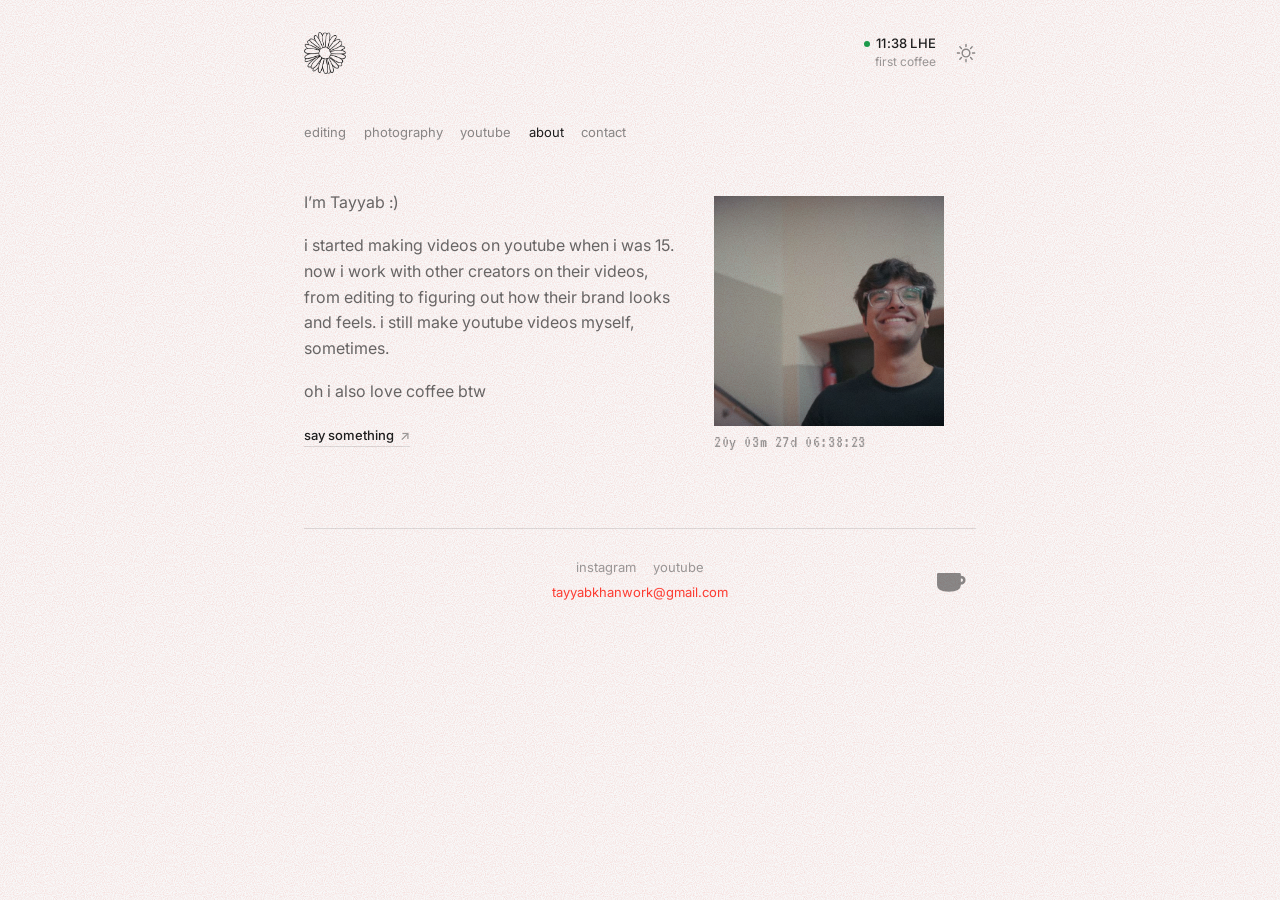
==== about/index.html @ bb60f00d "Add OpenAI, and put Lenovo's box back OpenAI from the file he supplied: a 1200x1200 JPEG, black knot" ====
<!doctype html>
<html lang="en">
<head>
<meta charset="utf-8">
<meta name="viewport" content="width=device-width,initial-scale=1">
<title>About — Tayyab Khan</title>
<meta name="description" content="I started making videos on YouTube when I was 15. Now I work with other creators on their videos.">
<meta property="og:title" content="About — Tayyab Khan">
<meta property="og:description" content="I started making videos on YouTube when I was 15. Now I work with other creators on their videos.">
<meta property="og:type" content="website">
<meta property="og:url" content="https://tayyabkhan.com/about/">
<meta property="og:image" content="https://tayyabkhan.com/assets/img/og.jpg">
<meta property="og:image:width" content="1200">
<meta property="og:image:height" content="630">
<meta name="twitter:card" content="summary_large_image">
<meta name="twitter:image" content="https://tayyabkhan.com/assets/img/og.jpg">
<link rel="canonical" href="https://tayyabkhan.com/about/">
<link rel="icon" href="/assets/img/favicon.png" type="image/png">
<link rel="alternate icon" href="/favicon.ico" sizes="any">
<link rel="preconnect" href="https://fonts.googleapis.com">
<link rel="preconnect" href="https://fonts.gstatic.com" crossorigin>
<link href="https://fonts.googleapis.com/css2?family=Inter:wght@400;500;700&family=VT323&display=swap" rel="stylesheet">
<link rel="stylesheet" href="/assets/css/site.css?v=3b658a05">
<script>try{var t=localStorage.getItem('theme');if(t)document.documentElement.setAttribute('data-theme',t)}catch(e){}</script>
</head>
<body>
<div id="grain" aria-hidden="true"></div>
<div id="grain-c" aria-hidden="true"></div>

<div class="wrap">
  <header class="site-head">
    <a class="mark" href="/" aria-label="Tayyab Khan — home"><span class="flower" aria-hidden="true"><span class="fill"></span><span class="line"></span><span class="line inked"></span></span></a>
    <div class="head-right">
      <p class="clock" id="clock"><b>—— lhe</b>lahore</p>
      <button class="tog" aria-label="switch theme" aria-pressed="false">
        <svg class="ic sun" viewBox="0 0 24 24" aria-hidden="true"><circle cx="12" cy="12" r="4.6"/><path d="M12 1.6v2.6M12 19.8v2.6M1.6 12h2.6M19.8 12h2.6M4.6 4.6l1.9 1.9M17.5 17.5l1.9 1.9M19.4 4.6l-1.9 1.9M6.5 17.5l-1.9 1.9"/></svg>
        <svg class="ic moon" viewBox="0 0 24 24" aria-hidden="true"><path d="M20.2 14.6A8.7 8.7 0 0 1 9.4 3.8a8.7 8.7 0 1 0 10.8 10.8Z"/></svg>
      </button>
    </div>
  </header>
  <nav class="site-nav" style="padding-bottom:clamp(2rem,6vw,3rem);margin-top:-1.5rem">
      <a href="/youtube-video-editing/">editing</a>
      <a href="/photography/">photography</a>
      <a href="/youtube/">youtube</a>
      <a href="/about/" aria-current="page">about</a>
      <a href="/contact/">contact</a>
  </nav>

  <div class="prose col">
    <figure class="me-block">
      <video class="me-vid" src="/assets/video/profile.mp4?v=df76b7e0" poster="/assets/video/profile-poster.jpg?v=dd1473c9"
        autoplay loop muted playsinline preload="metadata"
        disablepictureinpicture controlslist="nodownload nofullscreen noremoteplayback"
        aria-label="Tayyab Khan"></video>
      <figcaption class="age-live" id="age" title="alive for this long">&nbsp;</figcaption>
    </figure>
    <h1 class="sr-only">About Tayyab Khan</h1>

    <p>I’m Tayyab :)</p>

    <p>i started making videos on youtube when i was 15. now i work with other creators on their
    videos, from editing to figuring out how their brand looks and feels. i still make youtube
    videos myself, sometimes.</p>

    <p>oh i also love coffee btw</p>

    <p><a class="next" href="/contact/">say something <span>↗</span></a></p>
  </div>

  <footer class="site-foot">
    <div class="foot-in">
      <span class="foot-social">
        <span class="soc">
          <a href="https://www.instagram.com/tayyabkhan.me" target="_blank" rel="noopener">instagram</a>
          <a href="https://www.youtube.com/@tayyaabkhan" target="_blank" rel="noopener">youtube</a>
        </span>
        <a class="mail" href="mailto:tayyabkhanwork@gmail.com">tayyabkhanwork@gmail.com</a>
      </span>
      <span class="cup"><svg class="tk cup" width="46" height="41" viewBox="0 0 34 30" fill="none"
     stroke="currentColor" stroke-width="2" stroke-linecap="round" stroke-linejoin="round" aria-hidden="true">
  <path fill="currentColor" d="M6.2 12.6h15.6v8.2c0 2.3-2 3.7-7.8 3.7s-7.8-1.4-7.8-3.7v-8.2Z"/>
  <path d="M21.8 14.8c2.3-.4 3.5.4 3.5 2.1s-1.2 2.6-3.5 2.3"/>
  <path class="st" d="M10.6 9.4c.9-1 .9-2.2 0-3.2"/>
  <path class="st st2" d="M14 8.8c.9-1 .9-2.2 0-3.2"/>
  <path class="st st3" d="M17.2 9.6c.9-1 .9-2.2 0-3.2"/>
</svg></span>
    </div>
  </footer>
</div>

<script src="/assets/js/site.js?v=77b9b106"></script>
</body>
</html>
---- assets/css/site.css ----
/* tayyabkhan.com — white paper, grey ink, grain, doodle rules */

:root{
  --bg:#fafafa;          /* reysu's palette, measured off their site */
  --raise:#f0f0f0;
  --ink:#1a1a1a;
  --body:#666666;
  --muted:#888888;
  --faint:#9a9a9a;
  --line:#dddddd;
  --skin:#fafafa;
  --glow:rgba(20,20,20,.30);
  --grain:.055;
  --redgrain:.34;
  --grainc-blend:multiply;
  --grainc-img:url("data:image/svg+xml,%3Csvg xmlns='http://www.w3.org/2000/svg' width='150' height='150'%3E%3Cfilter id='r'%3E%3CfeTurbulence type='fractalNoise' baseFrequency='.9' numOctaves='2' stitchTiles='stitch'/%3E%3CfeColorMatrix type='matrix' values='0 0 0 0 0.86  0 0 0 0 0.12  0 0 0 0 0.09  1 0 0 0 -0.35'/%3E%3C/filter%3E%3Crect width='150' height='150' filter='url(%23r)'/%3E%3C/svg%3E");
  --track:#39393d;
  --mail:#ff3b30;
  --live:#ff3b30;
  --green:#1a9e4b;
  --sun:#f0b90b; --sun-deep:#d19405; --sun-core:#5f4218; --sun-ink:#1a1a1a;
  --pop:#c0392b;
  --col:46rem;
  --pad:clamp(1.25rem,5vw,2rem);
  --sans:Inter,system-ui,-apple-system,sans-serif;
  --mono:Inter,system-ui,-apple-system,sans-serif;
  color-scheme:light;
}
:root[data-theme="dark"]{
  --bg:#0a0a0a; --raise:#141414; --ink:#e5e5e5; --body:#e5e5e5;
  --muted:#9a9a9a; --faint:#666666; --line:#222222; --skin:#0a0a0a;
  --glow:rgba(255,255,255,.40); --grain:.075; --redgrain:.5; --pop:#e04b32; --mail:#ff453a; --live:#ff453a; --green:#30d158;
  --grainc-blend:soft-light; --grainc-img:url("data:image/svg+xml,%3Csvg xmlns='http://www.w3.org/2000/svg' width='140' height='140'%3E%3Cfilter id='c'%3E%3CfeTurbulence type='fractalNoise' baseFrequency='.95' numOctaves='2' stitchTiles='stitch'/%3E%3C/filter%3E%3Crect width='140' height='140' filter='url(%23c)'/%3E%3C/svg%3E");
  color-scheme:dark;
}
@media (prefers-color-scheme:dark){
  :root:not([data-theme="light"]){
    --bg:#0a0a0a; --raise:#141414; --ink:#e5e5e5; --body:#e5e5e5;
    --muted:#9a9a9a; --faint:#666666; --line:#222222; --skin:#0a0a0a;
    --glow:rgba(255,255,255,.40); --grain:.075; --redgrain:.5; --pop:#e04b32; --mail:#ff453a; --live:#ff453a; --green:#30d158;
    --grainc-blend:soft-light; --grainc-img:url("data:image/svg+xml,%3Csvg xmlns='http://www.w3.org/2000/svg' width='140' height='140'%3E%3Cfilter id='c'%3E%3CfeTurbulence type='fractalNoise' baseFrequency='.95' numOctaves='2' stitchTiles='stitch'/%3E%3C/filter%3E%3Crect width='140' height='140' filter='url(%23c)'/%3E%3C/svg%3E");
    color-scheme:dark;
  }
}

*,*::before,*::after{box-sizing:border-box}

/* present for search engines and screen readers, invisible on screen --
   the visible headings were removed deliberately. */
.sr-only{
  position:absolute; width:1px; height:1px; padding:0; margin:-1px;
  overflow:hidden; clip:rect(0 0 0 0); white-space:nowrap; border:0;
}
html{-webkit-text-size-adjust:100%}
body{
  margin:0; background:var(--bg); color:var(--body);
  font-family:var(--sans); font-size:15px; line-height:1.5;
  letter-spacing:normal; -webkit-font-smoothing:antialiased;
}
::selection{background:var(--ink); color:var(--bg)}
/* height:auto is the companion to max-width:100% -- without it, an image
   carrying width/height attributes keeps its attribute height while the
   width shrinks, and stretches. The homepage portrait did exactly that
   on mobile: 200x345 against a true 2:3, so 45px too tall. */
img{max-width:100%; height:auto; display:block}
a{color:inherit}

/* ---------- grain ---------- */
#grain{
  position:fixed; top:-50%; left:-50%; width:200%; height:200%;
  pointer-events:none; z-index:9999; opacity:var(--grain);
  background-image:url("data:image/svg+xml,%3Csvg xmlns='http://www.w3.org/2000/svg' width='180' height='180'%3E%3Cfilter id='n'%3E%3CfeTurbulence type='fractalNoise' baseFrequency='.82' numOctaves='4' stitchTiles='stitch'/%3E%3CfeColorMatrix type='saturate' values='0'/%3E%3C/filter%3E%3Crect width='180' height='180' filter='url(%23n)'/%3E%3C/svg%3E");
  animation:grain 900ms steps(6) infinite;
  will-change:transform;
}
#grain-c{
  position:fixed; top:-50%; left:-50%; width:200%; height:200%;
  pointer-events:none; z-index:9998;
  opacity:var(--redgrain); mix-blend-mode:var(--grainc-blend);
  background-image:var(--grainc-img);
  animation:grain 1100ms steps(5) infinite reverse;
  will-change:transform;
}

@keyframes grain{
  0%{transform:translate(0,0)} 16%{transform:translate(-3%,-4%)}
  33%{transform:translate(-5%,2%)} 50%{transform:translate(3%,-3%)}
  66%{transform:translate(-2%,4%)} 83%{transform:translate(4%,2%)}
  100%{transform:translate(0,0)}
}
@media (prefers-reduced-motion:reduce){#grain,#grain-c{animation:none}}

/* ---------- glow on hover ---------- */
.glow{transition:text-shadow .3s ease}
.glow:hover{color:var(--ink); text-shadow:0 0 14px var(--glow)}

.wrap{max-width:var(--col); margin:0 auto; padding-inline:var(--pad)}
.col{max-width:40rem}
section{padding-block:clamp(2rem,5.5vw,3.25rem)}
.mono{font-size:12px; color:var(--muted)}
.label{font-size:12px; font-weight:400; letter-spacing:1.2px; text-transform:uppercase;
  color:var(--faint); display:block; margin-bottom:1.1rem}

/* ---------- header ---------- */
.site-head{display:flex; align-items:center; gap:.7rem; padding-top:1.4rem; padding-bottom:clamp(2.5rem,7vw,4rem)}
.mark{display:flex; align-items:center; gap:.55rem; text-decoration:none; color:var(--ink)}
.mark{line-height:0}
.flower{
  position:relative; display:block; width:42px; height:42px;
  transition:transform .8s cubic-bezier(.22,.68,.28,1);
}
.flower span{
  position:absolute; inset:0;
  -webkit-mask-repeat:no-repeat; mask-repeat:no-repeat;
  -webkit-mask-position:center;  mask-position:center;
  -webkit-mask-size:contain;     mask-size:contain;
}
/* the outlines: take the page's ink colour, so they invert with the theme */
.flower .line{
  background:currentColor;
  -webkit-mask-image:url("../img/sun-line.png"); mask-image:url("../img/sun-line.png");
}
/* the colour underneath, revealed from the centre outwards on hover */
.flower .fill{
  background:radial-gradient(circle at 50% 50%,
    var(--sun-core) 0 19%, var(--sun) 22%, var(--sun) 62%, var(--sun-deep) 100%);
  -webkit-mask-image:url("../img/sun-solid.png"); mask-image:url("../img/sun-solid.png");
  clip-path:circle(0% at 50% 50%);
  transition:clip-path .75s cubic-bezier(.22,.68,.28,1);
}
/* The outline uses currentColor, so in dark mode it turns near-white --
   which looks wrong sitting on top of yellow petals. This second outline is
   the illustration's own ink, revealed by the same expanding circle as the
   fill, so the drawn look matches light mode exactly wherever the colour has
   reached. Outside the circle the theme-coloured outline still shows. */
.flower .line.inked{
  background:var(--sun-ink);
  clip-path:circle(0% at 50% 50%);
  transition:clip-path .75s cubic-bezier(.22,.68,.28,1);
}
.mark:hover .fill,.mark:focus-visible .fill,
.mark:hover .line.inked,.mark:focus-visible .line.inked{clip-path:circle(72% at 50% 50%)}
.mark:hover .flower,.mark:focus-visible .flower{transform:rotate(31deg)}
@media (max-width:600px){.flower{width:36px; height:36px}}
@media (prefers-reduced-motion:reduce){
  .flower,.flower .fill{transition:none}
}
.head-right{margin-left:auto; display:flex; align-items:center; gap:1.25rem}
.clock{font-size:12px; font-weight:400; text-align:right; line-height:1.45; color:var(--faint)}
.clock .dot{display:inline-block; width:6px; height:6px; border-radius:50%;
  background:var(--green); margin-right:.4rem; vertical-align:middle; position:relative; top:-1px;
  animation:blink 2.4s ease-in-out infinite}
@keyframes blink{0%,100%{opacity:1}50%{opacity:.18}}
.clock b{display:block; font-size:13px; font-weight:500; color:var(--ink); letter-spacing:.2px}
.tog{
  background:none; border:0; padding:0; cursor:pointer; line-height:0;
  position:relative; width:20px; height:20px; color:var(--muted);
  -webkit-tap-highlight-color:transparent;
}
.tog:hover{color:var(--ink)}
.tog .ic{
  position:absolute; inset:0; width:20px; height:20px;
  fill:none; stroke:currentColor; stroke-width:1.7; stroke-linecap:round; stroke-linejoin:round;
  transition:opacity .3s ease, transform .45s cubic-bezier(.2,.7,.3,1);
}
.tog .moon{fill:currentColor; stroke:none}
/* the icon shown is the mode you are in: sun = light, moon = dark */
.tog[aria-pressed="false"] .moon{opacity:0; transform:rotate(-70deg) scale(.6)}
.tog[aria-pressed="true"]  .sun {opacity:0; transform:rotate(70deg)  scale(.6)}
.tog[aria-pressed="false"] .sun {opacity:1; transform:none}
.tog[aria-pressed="true"]  .moon{opacity:1; transform:none}

.site-nav{display:flex; gap:1.1rem; align-items:center; flex-wrap:wrap}
.site-nav a{font-size:13px; text-decoration:none; color:var(--muted)}
.site-nav a[aria-current="page"]{color:var(--ink)}
@media (max-width:600px){
  .site-head{padding-top:1.5rem; padding-bottom:2rem; gap:.75rem}
  .site-nav{margin-left:0; width:100%; gap:.95rem}
  .site-nav a{font-size:13px}
}

/* ---------- hero ---------- */
.hero{display:grid; grid-template-columns:1fr 230px; gap:clamp(1.5rem,5vw,3rem); align-items:start}
.hero .me img{border-radius:2px}
.hero .me figcaption{font-size:11px; color:var(--faint); margin-top:.6rem}
h1{font-size:28px; font-weight:700; color:var(--ink); letter-spacing:-.7px; line-height:1.15; margin:0 0 .9rem}
.bio{margin:0; max-width:46ch; font-size:16px; line-height:1.6}
.bio a{color:var(--ink); text-decoration:none; border-bottom:1px solid var(--line)}
.bio a:hover{border-bottom-color:var(--muted); text-shadow:0 0 14px var(--glow)}
@media (max-width:620px){
  .hero{grid-template-columns:1fr; gap:1.75rem}
  .hero .me{max-width:200px}
}

/* ---------- index ---------- */
.rows{display:grid}
.row{display:flex; flex-direction:column; align-items:flex-start; gap:.3rem; padding:.85rem 0; text-decoration:none;
  border-bottom:1px solid var(--line)}
.row:first-child{border-top:1px solid var(--line)}
.rows.plain .row{border:0}
.row .n{font-size:16px; font-weight:500; letter-spacing:-.4px; color:var(--body); transition:text-shadow .3s}
.row .d{font-size:13px; color:var(--faint)}
.row:hover .n{color:var(--ink); text-shadow:0 0 14px var(--glow)}
.row:hover .d{color:var(--muted)}

/* ---------- prose ---------- */
.prose p{margin:0 0 1.1rem; font-size:16px; line-height:1.6}
.prose p:last-child{margin-bottom:0}
.prose strong{color:var(--ink); font-weight:500}
.prose a{color:var(--ink); text-decoration:none; border-bottom:1px solid var(--line)}
.prose a:hover{border-bottom-color:var(--muted); text-shadow:0 0 14px var(--glow)}
.prose h2{font-size:16px; font-weight:700; color:var(--ink); letter-spacing:-.4px; margin:2.1rem 0 .75rem}
.prose h2:first-child{margin-top:0}
#age{font-variant-numeric:tabular-nums; white-space:nowrap}
.pull{color:var(--ink); margin:1.6rem 0; padding-left:1rem; border-left:1px solid var(--line); font-size:16px; line-height:1.6}

/* ---------- brands ---------- */
.brands{display:flex; align-items:center; gap:2.1rem; flex-wrap:wrap}
.brands img{height:24px; width:auto; opacity:.42; filter:grayscale(1) contrast(1.05);
  mix-blend-mode:multiply; transition:opacity .25s}
:root[data-theme="dark"] .logo{filter:brightness(1.06)}
:root[data-theme="dark"] .brands img{filter:grayscale(1) invert(1); mix-blend-mode:screen}
@media (prefers-color-scheme:dark){:root:not([data-theme="light"]) .logo{filter:brightness(1.06)}}
@media (prefers-color-scheme:dark){:root:not([data-theme="light"]) .brands img{filter:grayscale(1) invert(1); mix-blend-mode:screen}}
.brands img:hover{opacity:.85}
.b-anthropic{height:27px!important} .b-openai{height:28px!important} .b-notion{height:32px!important} .b-cokestudio{height:76px!important}

/* ---------- channels ---------- */
.chan{display:flex; justify-content:space-between; align-items:baseline; gap:1rem;
  padding:.7rem 0; text-decoration:none; border-bottom:1px solid var(--line)}
.chan:first-of-type{border-top:1px solid var(--line)}
.chan .n{font-size:15px; font-weight:500; transition:text-shadow .3s}
.chan:hover .n{color:var(--ink); text-shadow:0 0 14px var(--glow)}
.chan .s{font-size:11px; color:var(--faint); white-space:nowrap}

/* ---------- videos ---------- */
.vids{display:grid; grid-template-columns:repeat(auto-fill,minmax(190px,1fr)); gap:1.1rem}
.vid{text-decoration:none; display:block}
.vid .t{aspect-ratio:16/9; overflow:hidden; border-radius:2px; background:var(--raise); margin-bottom:.55rem; position:relative}
.vid .t img{width:100%; height:100%; object-fit:cover; transition:transform .6s cubic-bezier(.2,.7,.3,1)}
.vid:hover .t img{transform:scale(1.03)}
.vid h3{font-size:13px; font-weight:500; line-height:1.4; margin:0 0 .2rem; color:var(--body);
  display:-webkit-box; -webkit-line-clamp:2; -webkit-box-orient:vertical; overflow:hidden;
  transition:text-shadow .3s}
.vid:hover h3{color:var(--ink); text-shadow:0 0 14px var(--glow)}
.vid .m{font-size:11px; color:var(--faint)}
/* work grouped by channel */
.work + .work{margin-top:2.25rem}
.ch-head{display:flex; align-items:baseline; gap:.7rem; text-decoration:none; margin-bottom:.9rem}
.ch-head .n{font-size:14px; font-weight:500; letter-spacing:-.3px; color:var(--ink);
  transition:text-shadow .3s; white-space:nowrap}
.ch-head:hover .n{text-shadow:0 0 14px var(--glow)}
.ch-head .rule{flex:1; height:1px; background:var(--line); transform:translateY(-4px)}
.ch-head .c{font-size:11px; color:var(--faint); white-space:nowrap}

/* contact button — breathes on its own */
.cta-wrap{padding-block:clamp(2.5rem,7vw,4rem); display:flex; justify-content:center}
.cta{
  display:inline-block; text-decoration:none; border-radius:2px;
  padding:.85rem 2.2rem; font-size:14px; font-weight:500; letter-spacing:.2px;
  color:#fff; border:1px solid var(--mail); background:var(--mail);
  animation:breathe 4.5s ease-in-out infinite;
  transition:color .25s, background .25s, border-color .25s;
}
@keyframes breathe{
  0%,100%{box-shadow:0 0 0 rgba(255,59,48,0), inset 0 0 0 rgba(255,59,48,0)}
  50%{box-shadow:0 0 22px rgba(255,59,48,.32), inset 0 0 12px rgba(255,59,48,.10)}
}
.cta:hover{background:transparent; color:var(--mail); animation-play-state:paused}

/* live subscriber count */
#subs{display:flex; align-items:baseline; gap:.6rem; margin:0; font-size:13px; color:var(--faint)}
#subs .num{font-family:"VT323",ui-monospace,monospace; font-size:46px; font-weight:400;
  letter-spacing:.02em; color:var(--ink); line-height:.85; font-variant-numeric:tabular-nums}
#subs .lbl{font-size:12px}
#subs .pulse{
  width:7px; height:7px; border-radius:50%; background:var(--live); flex:none;
  align-self:center; box-shadow:0 0 0 0 var(--live); animation:pulse 1.8s ease-out infinite;
}
#subs[data-live="false"] .pulse{opacity:.9}
@keyframes pulse{
  0%{box-shadow:0 0 0 0 var(--live); opacity:1}
  70%{box-shadow:0 0 0 7px rgba(255,59,48,0); opacity:.85}
  100%{box-shadow:0 0 0 0 rgba(255,59,48,0); opacity:1}
}

.embed{aspect-ratio:16/9; width:100%; border:0; border-radius:2px; background:var(--raise)}


/* ---------- client reviews ---------- */
.reviews{display:grid; grid-template-columns:repeat(3,1fr); gap:clamp(1rem,2.5vw,1.6rem)}
@media (max-width:760px){.reviews{grid-template-columns:1fr; max-width:22rem}}
.rev{margin:0}
/* the quote and the live transcript share one box, so nothing shifts when
   a video starts: the quote fades out, the spoken line fades in. */
.says{position:relative; min-height:calc(15px * 1.5 * 3); margin-bottom:.9rem}
.rev blockquote,.rev .live{
  position:absolute; inset:0; margin:0;
  font-size:15px; line-height:1.5; letter-spacing:-.2px;
  transition:opacity .35s ease;
}
.rev blockquote{color:var(--ink); opacity:1}
.rev .live{color:var(--muted); opacity:0}
.rev.playing blockquote{opacity:0}
.rev.playing .live{opacity:1; color:var(--ink)}
/* words arrive as they are spoken: unsaid words sit back, said words step up */
.rev .live w{display:inline; opacity:.28; transition:opacity .09s linear, color .09s linear}
.rev .live w.said{opacity:1}
/* the concrete claims -- numbers -- carry the weight, so they get the accent */
.rev .live w.num.said{color:var(--mail); font-weight:500}
@media (max-width:760px){.says{min-height:calc(15px * 1.5 * 4)}}
.rev blockquote::before{content:"\201C"}
.rev blockquote::after{content:"\201D"}
.player{
  position:relative; aspect-ratio:9/16; overflow:hidden; border-radius:2px;
  background:var(--raise); cursor:pointer;
}
.player img,.player video{width:100%; height:100%; object-fit:cover; display:block}
.player img{transition:transform .6s cubic-bezier(.2,.7,.3,1), filter .3s}
.player:hover img{transform:scale(1.03); filter:brightness(1.06)}
.play{
  position:absolute; left:50%; top:50%; transform:translate(-50%,-50%);
  width:52px; height:52px; border-radius:50%; border:0; cursor:pointer;
  background:rgba(12,12,12,.55); backdrop-filter:blur(6px);
  display:grid; place-items:center; padding:0;
  transition:background .25s, transform .25s cubic-bezier(.2,.7,.3,1);
}
.play svg{width:22px; height:22px; fill:#fff; margin-left:2px}
.player:hover .play{background:var(--mail); transform:translate(-50%,-50%) scale(1.06)}
.rev figcaption{
  margin-top:.7rem; font-size:13px; color:var(--body);
  display:flex; flex-wrap:wrap; gap:.5rem; align-items:baseline;
}
.rev figcaption span{font-size:11px; color:var(--faint)}
.player video{background:#000}

/* our own controls: a hairline and one button. no fullscreen, no PiP. */
.player video::-webkit-media-controls{display:none !important}
.vctl{
  position:absolute; left:0; right:0; bottom:0; z-index:3;
  display:flex; align-items:center; gap:.6rem; padding:.6rem .7rem;
  background:linear-gradient(to top, rgba(0,0,0,.55), rgba(0,0,0,0));
  opacity:0; transition:opacity .25s;
}
.player:hover .vctl,.player.paused .vctl{opacity:1}
.pp{
  width:26px; height:26px; flex:none; border:0; padding:0; cursor:pointer;
  background:none; display:grid; place-items:center;
}
.pp svg{width:15px; height:15px; fill:#fff}
.bar{position:relative; flex:1; height:2px; background:rgba(255,255,255,.28); cursor:pointer}
.bar i{position:absolute; inset:0 auto 0 0; width:0; background:var(--mail); display:block}
.vtime{font-size:10px; color:rgba(255,255,255,.75); font-variant-numeric:tabular-nums; flex:none}

/* ---------- photography ---------- */
/* first row: a real grid so the four align top and bottom.
   all four are 2:3 portraits, so object-fit crops nothing. */
.gallery-row{
  display:grid; grid-template-columns:repeat(4,1fr); gap:.5rem; margin-bottom:.5rem;
  width:min(62rem, calc(100vw - 2 * var(--pad)));
  position:relative; left:50%; transform:translateX(-50%);
}
.gallery-row .shot{margin:0}
.gallery-row .shot img{width:100%; height:100%; aspect-ratio:2/3; object-fit:cover}
@media (max-width:1000px){.gallery-row{grid-template-columns:repeat(2,1fr)}}

.gallery{
  columns:4; column-gap:.5rem;
  /* break out of the 46rem text column so the photos can be bigger,
     while the intro above keeps the narrow measure */
  width:min(62rem, calc(100vw - 2 * var(--pad)));
  position:relative; left:50%; transform:translateX(-50%);
}
@media (max-width:1000px){.gallery{columns:3}}
@media (max-width:700px){.gallery{columns:2}}
.shot{display:block; margin-bottom:.5rem; break-inside:avoid; cursor:zoom-in}
.shot img{width:100%; transition:opacity .35s}
.shot:hover img{opacity:.88}
#lb{position:fixed; inset:0; z-index:10000; background:rgba(8,8,8,.985); display:none;
  align-items:center; justify-content:center; padding:clamp(1rem,4vw,3rem)}
#lb.on{display:flex}
#lb img{max-width:100%; max-height:86vh; object-fit:contain}
#lb .ctl{position:absolute; font-size:11px; color:#8a8a84; background:none; border:0; cursor:pointer; padding:.75rem}
#lb .ctl:hover{color:#fff}
#lb .x{top:1rem; right:1rem} #lb .p{left:1rem; top:50%} #lb .n{right:1rem; top:50%}

/* ---------- form ---------- */
.form{display:grid; gap:1.1rem; max-width:34rem}
.f2{display:grid; grid-template-columns:1fr 1fr; gap:1.1rem}
@media (max-width:520px){.f2{grid-template-columns:1fr}}
.field label{font-size:11px; color:var(--faint); display:block; margin-bottom:.45rem}
.field input,.field select,.field textarea{
  width:100%; background:transparent; border:0; border-bottom:1px solid var(--line); border-radius:0;
  color:var(--ink); font-family:var(--sans); font-size:15px; padding:.45rem 0; transition:border-color .2s}
.field textarea{resize:vertical; min-height:5.5rem; line-height:1.6}
.field input:focus,.field select:focus,.field textarea:focus{outline:0; border-bottom-color:var(--ink)}
.field select{-webkit-appearance:none; appearance:none; cursor:pointer}
.submit{justify-self:start; background:none; border:1px solid var(--line); border-radius:2px; cursor:pointer;
  color:var(--ink); font-size:13px; font-weight:500;
  padding:.55rem 1.1rem; transition:border-color .2s,text-shadow .3s}
.submit:hover{border-color:var(--muted); text-shadow:0 0 14px var(--glow)}
.submit[disabled]{opacity:.4; cursor:wait}
.form-msg{font-size:13px; color:var(--muted); min-height:1.2em; margin:0}
.form-msg a{color:var(--ink)}
.or{margin:.35rem 0 0; font-size:13px; color:var(--faint)}
.or a{color:var(--muted); text-decoration:none; border-bottom:1px solid var(--line)}
.or a:hover{color:var(--mail); border-bottom-color:var(--mail)}

/* ---------- footer ---------- */
.site-foot{margin-top:clamp(3rem,9vw,5rem); border-top:1px solid var(--line)}
.foot-in{display:grid; grid-template-columns:1fr auto 1fr; align-items:center; gap:1.25rem;
  padding:1.75rem 0 3rem}
.soc a{font-size:13px; color:var(--faint); text-decoration:none; transition:text-shadow .3s}
.soc a:hover{color:var(--ink); text-shadow:0 0 14px var(--glow)}
.foot-social{grid-column:2; justify-self:center; display:flex; flex-direction:column;
  align-items:center; gap:.35rem; text-align:center}
.soc{display:flex; gap:1.1rem}
.mail{font-size:13px; color:var(--mail); text-decoration:none; transition:opacity .2s}
.mail:hover{opacity:.75}
.cup{grid-column:3; justify-self:end}
@media (max-width:640px){
  .foot-in{grid-template-columns:1fr; justify-items:center; gap:1.5rem; text-align:center}
  .foot-social,.cup{grid-column:1; justify-self:center}
}

/* ---------- the doodles ---------- */
.tk{overflow:visible; color:var(--ink); flex:none}
.tk.cup{color:var(--muted)}   /* must come after .tk or the ink colour wins */
.st{opacity:0; animation:steam 4s ease-out infinite}
.st2{animation-delay:1.33s} .st3{animation-delay:2.66s}
@keyframes steam{0%{opacity:0;transform:translate(0,0) scale(.7)}
  20%{opacity:.85} 100%{opacity:0;transform:translate(-1.5px,-7px) scale(1.3)}}

.next{display:inline-flex; align-items:baseline; gap:.35rem; text-decoration:none; font-size:13px; font-weight:500; color:var(--ink)}
.next span{color:var(--faint); transition:transform .2s}
.next:hover{text-shadow:0 0 14px var(--glow)}
.next:hover span{transform:translate(2px,-2px)}
figure{margin:0}
figcaption{font-size:11px; color:var(--faint); margin-top:.5rem}
@media (prefers-reduced-motion:reduce){*{animation:none!important}}

/* ---------- the square on /about ---------- */
/* a video that should read as a photograph: no chrome, no caption, no
   hover state. it floats so the opening lines sit beside it and the rest
   of the page reclaims the full measure underneath. */
/* the square and the age counter travel together, floated as one block so
   the opening lines sit beside them and the rest reclaims the full measure. */
.me-block{float:right; width:230px; margin:.35rem 0 1.2rem 2rem}
.me-vid{
  display:block; width:230px; height:230px; object-fit:cover;
  background:var(--raise);
}
/* a VHS-ish readout: VT323 is a CRT terminal face, and it is the only place
   on the site that is not Inter. grey, never white -- it is a detail, not a line. */
.age-live{
  margin:.45rem 0 0; font-family:'VT323',ui-monospace,monospace;
  font-size:18px; line-height:1; letter-spacing:.6px;
  color:var(--faint); font-variant-numeric:tabular-nums;
}
@media (max-width:600px){
  .me-block{float:none; width:100%; margin:0 0 1.6rem}
  .me-vid{width:100%; height:auto; aspect-ratio:1/1}
}

/* ---------- the fable on the footer rule (homepage) ---------- */
/* the tortoise crosses the line; the hare oversleeps and gets removed.
   inert unless a .fable element is present, so other pages ignore it. */
.site-foot{position:relative}
.fable{position:absolute; left:0; right:0; top:0; height:0;
  max-width:var(--col); margin:0 auto; padding-inline:var(--pad); pointer-events:none}
.pin{position:absolute; left:0; bottom:0; line-height:0; display:block;
  color:var(--ink); opacity:.5; transition:opacity .3s ease}
.fable:hover .pin{opacity:.85}
.pin svg{display:block}
.flag-end{left:auto; right:40px}
.hare{pointer-events:auto; cursor:pointer}
.zzz{transition:opacity .4s ease; bottom:17px}
.zzz svg{position:absolute; bottom:0; left:0; opacity:0;
  animation:drift 3.2s ease-out infinite}
.zzz svg:nth-child(2){animation-delay:1.05s}
.zzz svg:nth-child(3){animation-delay:2.1s}
@keyframes drift{
  0%  {opacity:0; transform:translate(0,-100%)}
  20% {opacity:.9}
  100%{opacity:0; transform:translate(10px,-300%)}
}
@media (prefers-reduced-motion:reduce){.zzz svg{animation:none; opacity:.7}}
/* ==========================================================================
   touch targets
   The type on this site is deliberately small, so rather than enlarging
   anything, the TAP AREA is grown behind it with an invisible ::after. The
   design is untouched; a 20px link simply gains a 44px reach. All of it is
   scoped to touch pointers, so a mouse still gets the original hit boxes.
   ========================================================================== */
@media (hover:none), (pointer:coarse){

  /* the one thing that cannot be faked: iOS zooms the page when it focuses
     an input under 16px, and the layout does not always come back. */
  .field input,.field select,.field textarea{font-size:16px; padding:.78rem 0}

  .submit{min-height:44px; padding-inline:1.3rem}

  /* height-only reach for inline links -- widening them would let adjacent
     targets overlap and steal each other's taps */
  .site-nav a, .soc a, .mail, .next, .or a, .ch-head{position:relative}
  .site-nav a::after, .soc a::after, .mail::after, .next::after, .or a::after,
  .ch-head::after{
    content:''; position:absolute; left:0; right:0; top:50%;
    height:44px; transform:translateY(-50%);
  }
  /* when the nav wraps (320px and below) the two lines' 44px reaches would
     overlap by a pixel, so a tap near the boundary hits the wrong link.
     measured: 1.5rem left them 43px apart; this clears it. */
  .site-nav{row-gap:1.75rem}

  /* square controls: reach out in both directions from the centre.
     .play and .hare are already absolutely positioned -- forcing relative
     on them tore them out of place, so only .pp needs establishing here. */
  .pp{position:relative}
  .mark::after, .tog::after, .pp::after, .hare::after{
    content:''; position:absolute; left:50%; top:50%;
    width:44px; height:44px; min-width:44px; transform:translate(-50%,-50%);
  }

  /* the scrubber is 2px tall; the bar stays 2px, the reach does not */
  .bar{position:relative}
  .bar::after{content:''; position:absolute; left:0; right:0; top:50%;
    height:28px; transform:translateY(-50%)}

  #lb .ctl{min-width:44px; min-height:44px; padding:1rem}
}
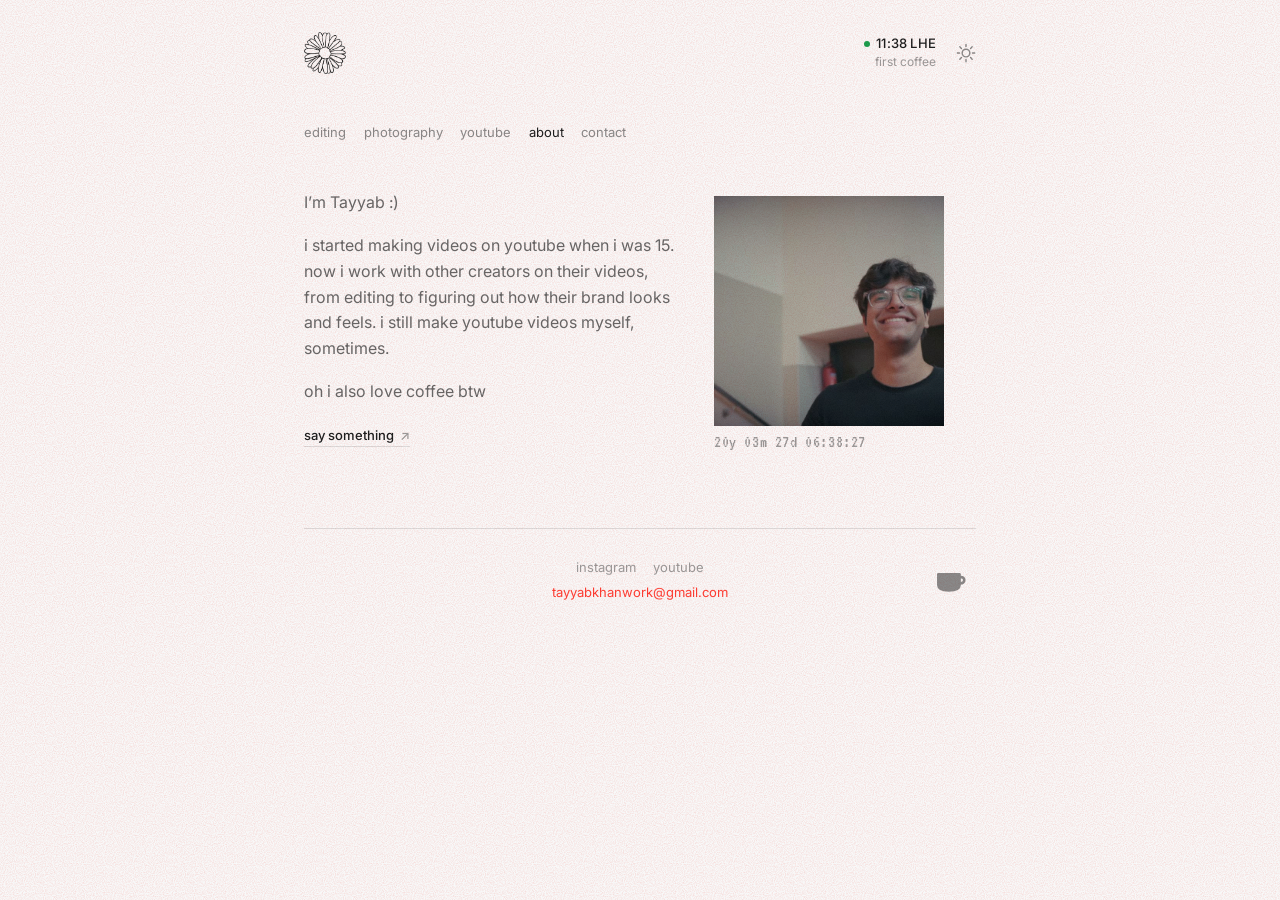
==== commit 315bebcf: "The clock never says he is asleep Between midnight and five it read "should be asleep", sitting dire" ====
--- a/about/index.html
+++ b/about/index.html
@@ -88,6 +88,6 @@
   </footer>
 </div>
 
-<script src="/assets/js/site.js?v=77b9b106"></script>
+<script src="/assets/js/site.js?v=8589e385"></script>
 </body>
 </html>
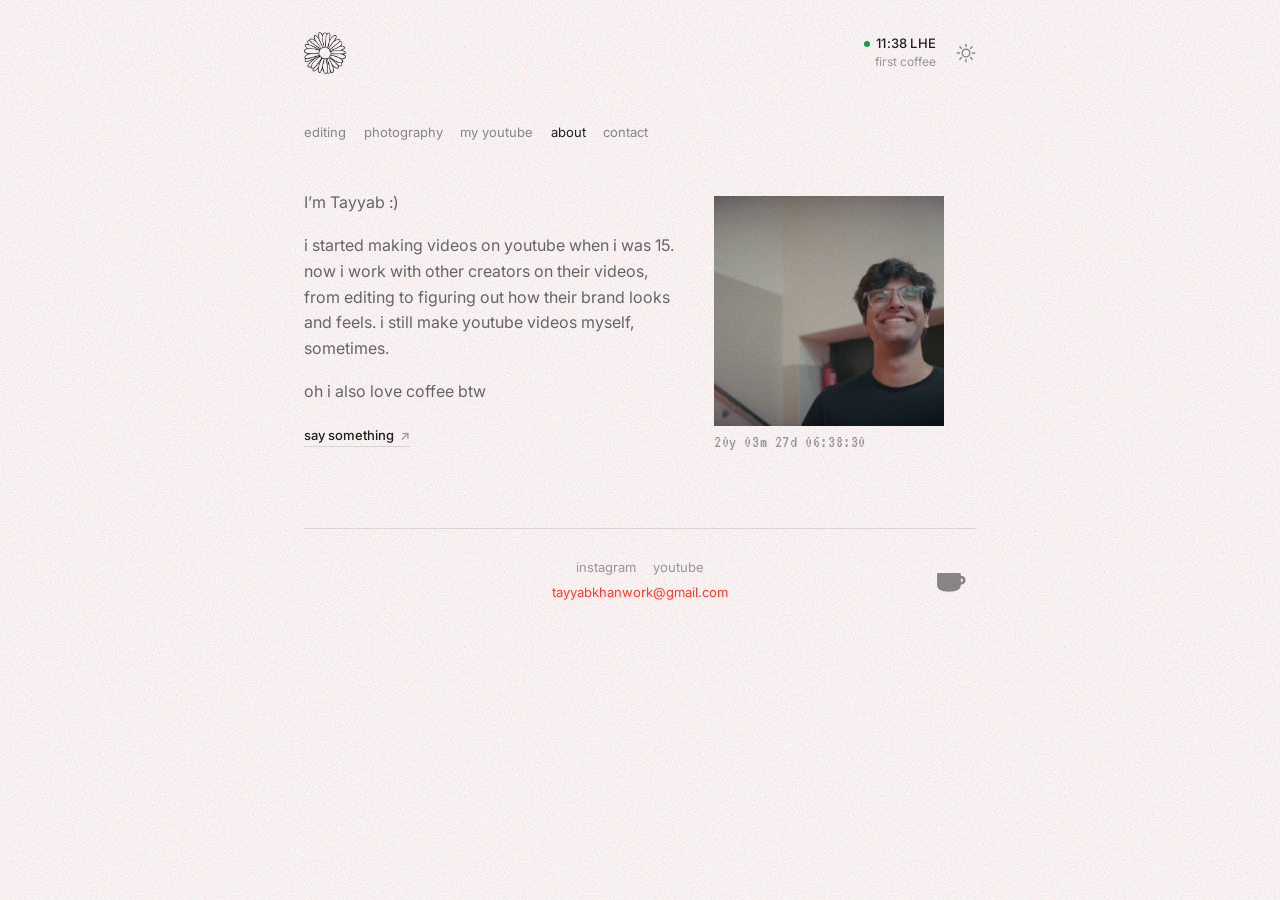
==== commit 0378c246: ""my youtube" in the nav and on the homepage The page is his own channel, but sitting in a nav beside" ====
--- a/about/index.html
+++ b/about/index.html
@@ -41,7 +41,7 @@
   <nav class="site-nav" style="padding-bottom:clamp(2rem,6vw,3rem);margin-top:-1.5rem">
       <a href="/youtube-video-editing/">editing</a>
       <a href="/photography/">photography</a>
-      <a href="/youtube/">youtube</a>
+      <a href="/youtube/">my youtube</a>
       <a href="/about/" aria-current="page">about</a>
       <a href="/contact/">contact</a>
   </nav>
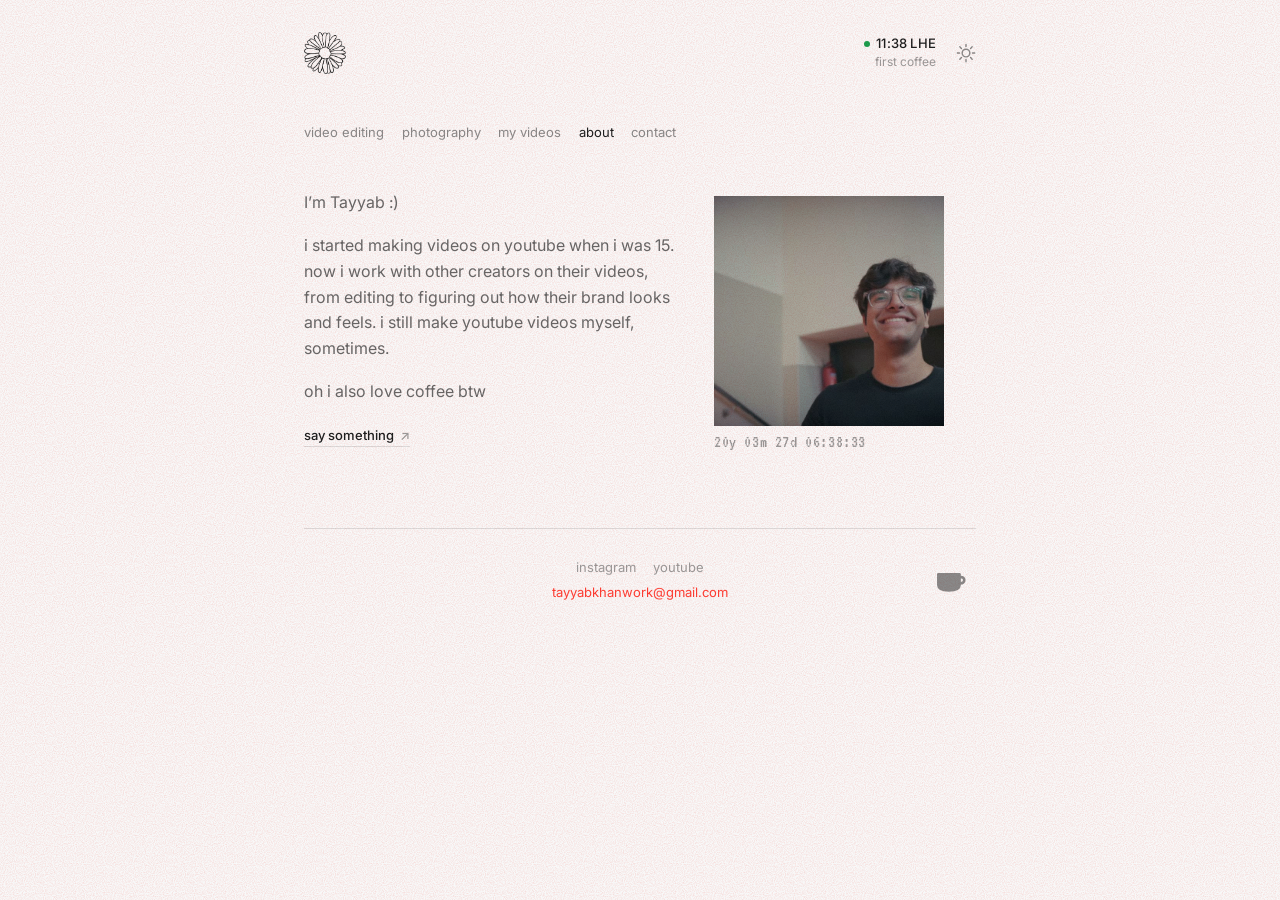
==== commit 67cba84f: ""video editing" and "my videos" Renames two of the five sections, in the homepage rows and in the na" ====
--- a/about/index.html
+++ b/about/index.html
@@ -39,9 +39,9 @@
     </div>
   </header>
   <nav class="site-nav" style="padding-bottom:clamp(2rem,6vw,3rem);margin-top:-1.5rem">
-      <a href="/youtube-video-editing/">editing</a>
+      <a href="/youtube-video-editing/">video editing</a>
       <a href="/photography/">photography</a>
-      <a href="/youtube/">my youtube</a>
+      <a href="/youtube/">my videos</a>
       <a href="/about/" aria-current="page">about</a>
       <a href="/contact/">contact</a>
   </nav>
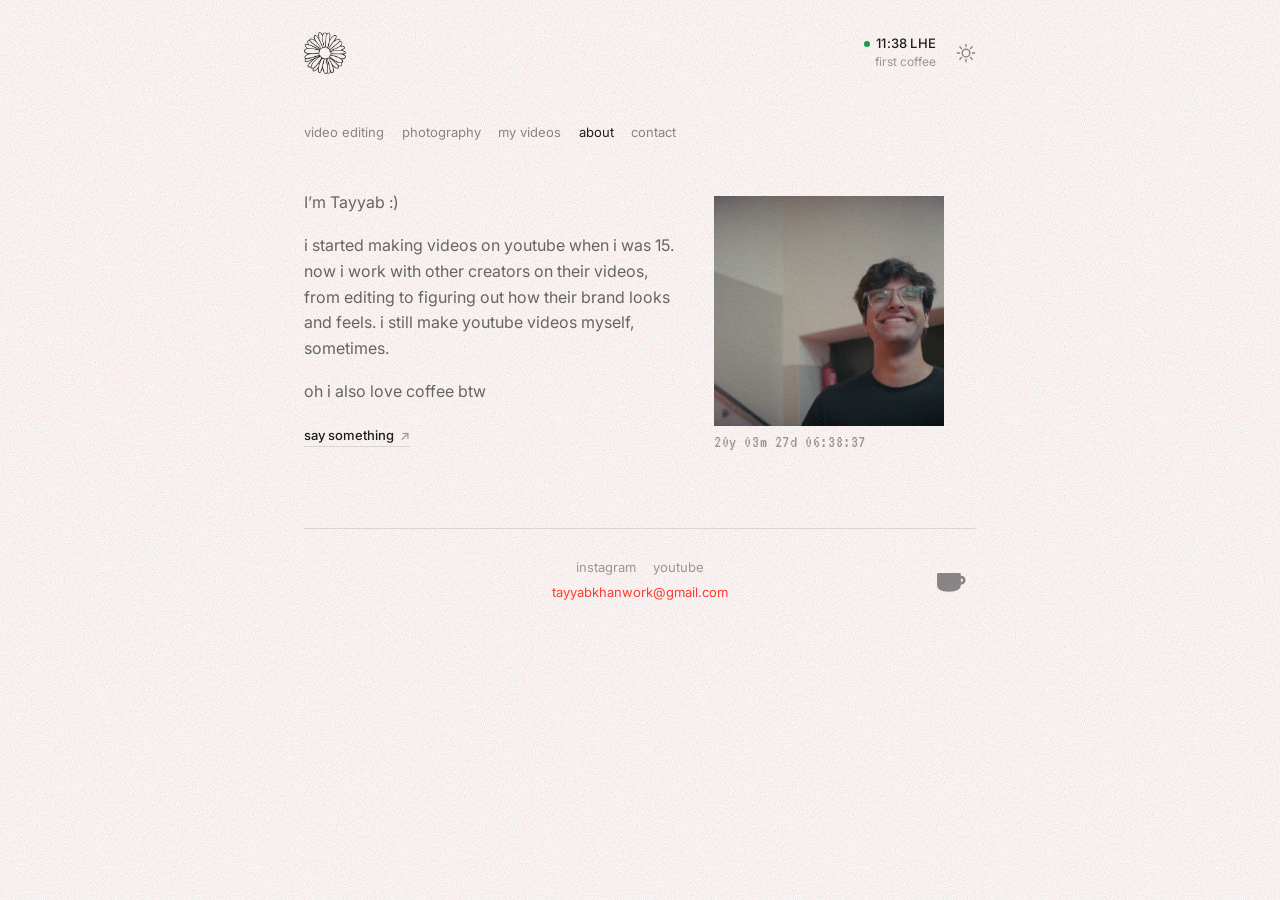
==== commit f95c4817: "Design Morsels case study: scroll-driven interactions, editing page card, sitemap Co-Authored-By: Cl" ====
--- a/about/index.html
+++ b/about/index.html
@@ -20,7 +20,7 @@
 <link rel="preconnect" href="https://fonts.googleapis.com">
 <link rel="preconnect" href="https://fonts.gstatic.com" crossorigin>
 <link href="https://fonts.googleapis.com/css2?family=Inter:wght@400;500;700&family=VT323&display=swap" rel="stylesheet">
-<link rel="stylesheet" href="/assets/css/site.css?v=3b658a05">
+<link rel="stylesheet" href="/assets/css/site.css?v=73da9f80">
 <script>try{var t=localStorage.getItem('theme');if(t)document.documentElement.setAttribute('data-theme',t)}catch(e){}</script>
 </head>
 <body>
--- a/assets/css/site.css
+++ b/assets/css/site.css
@@ -246,6 +246,18 @@
 .vid .m{font-size:11px; color:var(--faint)}
 /* work grouped by channel */
 .work + .work{margin-top:2.25rem}
+/* the case study link card on the editing page */
+.case{display:grid; grid-template-columns:minmax(0,1fr) minmax(0,1fr); gap:1.4rem; align-items:center; text-decoration:none}
+.case .t{aspect-ratio:16/9; overflow:hidden; border-radius:2px; background:var(--raise)}
+.case .t img{width:100%; height:100%; object-fit:cover; transition:transform .6s cubic-bezier(.2,.7,.3,1)}
+.case:hover .t img{transform:scale(1.03)}
+.case .k{font-size:11px; letter-spacing:1.2px; text-transform:uppercase; color:var(--faint)}
+.case h3{font-size:18px; font-weight:500; margin:.45rem 0 .4rem; color:var(--ink); transition:text-shadow .3s}
+.case h3 span{display:inline-block; transition:transform .3s cubic-bezier(.2,.7,.3,1)}
+.case:hover h3{text-shadow:0 0 14px var(--glow)}
+.case:hover h3 span{transform:translateX(4px)}
+.case p{font-size:13px; line-height:1.55; color:var(--muted); margin:0}
+@media (max-width:560px){.case{grid-template-columns:1fr; gap:.9rem}}
 .ch-head{display:flex; align-items:baseline; gap:.7rem; text-decoration:none; margin-bottom:.9rem}
 .ch-head .n{font-size:14px; font-weight:500; letter-spacing:-.3px; color:var(--ink);
   transition:text-shadow .3s; white-space:nowrap}
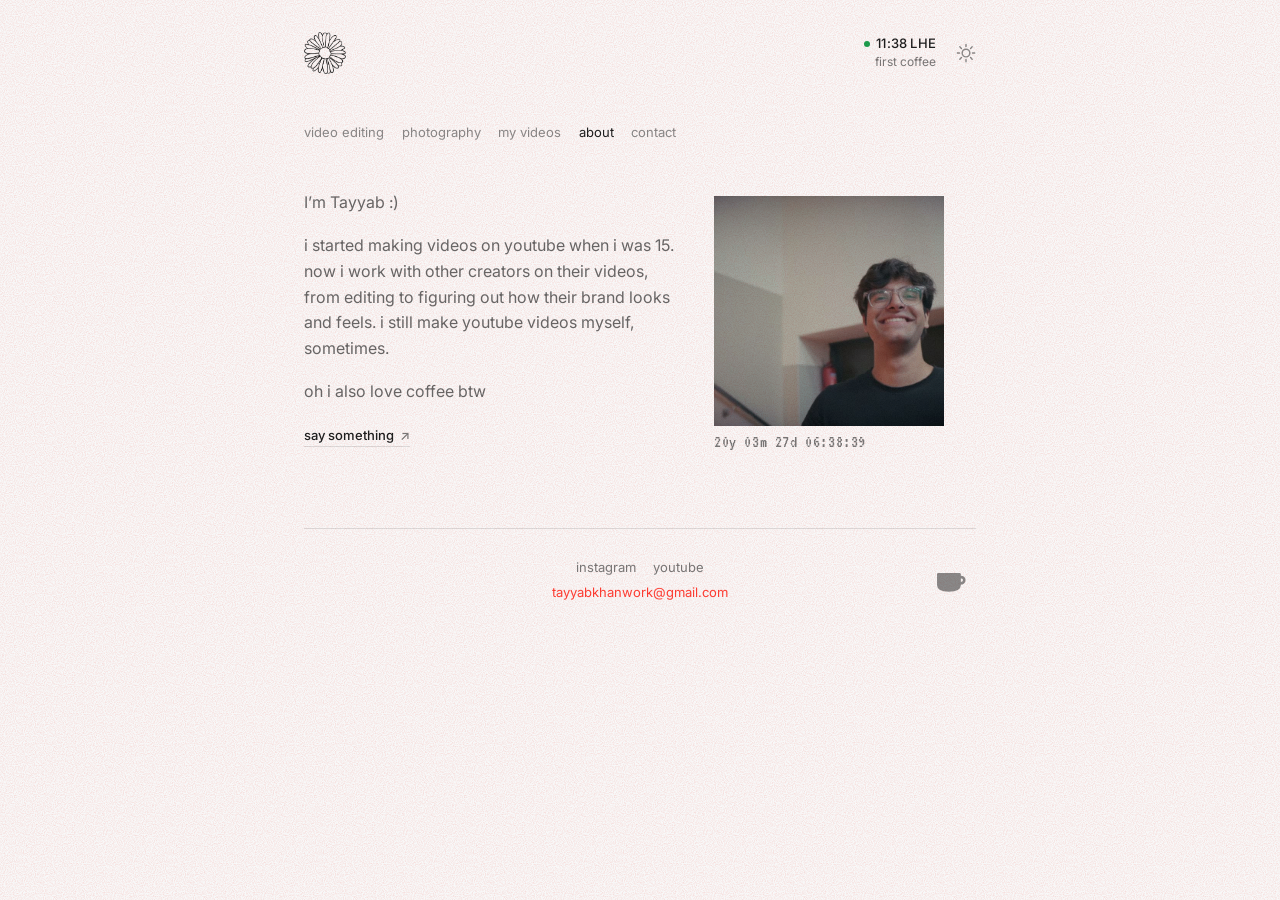
==== commit 55fc2c56: "Brighter small text site-wide (labels, captions, counts) Co-Authored-By: Claude Opus 5.5 <noreply@an" ====
--- a/about/index.html
+++ b/about/index.html
@@ -20,7 +20,7 @@
 <link rel="preconnect" href="https://fonts.googleapis.com">
 <link rel="preconnect" href="https://fonts.gstatic.com" crossorigin>
 <link href="https://fonts.googleapis.com/css2?family=Inter:wght@400;500;700&family=VT323&display=swap" rel="stylesheet">
-<link rel="stylesheet" href="/assets/css/site.css?v=73da9f80">
+<link rel="stylesheet" href="/assets/css/site.css?v=e74202b2">
 <script>try{var t=localStorage.getItem('theme');if(t)document.documentElement.setAttribute('data-theme',t)}catch(e){}</script>
 </head>
 <body>
--- a/assets/css/site.css
+++ b/assets/css/site.css
@@ -6,7 +6,7 @@
   --ink:#1a1a1a;
   --body:#666666;
   --muted:#888888;
-  --faint:#9a9a9a;
+  --faint:#777777;       /* small print: labels, captions, counts -- kept readable */
   --line:#dddddd;
   --skin:#fafafa;
   --glow:rgba(20,20,20,.30);
@@ -28,7 +28,7 @@
 }
 :root[data-theme="dark"]{
   --bg:#0a0a0a; --raise:#141414; --ink:#e5e5e5; --body:#e5e5e5;
-  --muted:#9a9a9a; --faint:#666666; --line:#222222; --skin:#0a0a0a;
+  --muted:#9a9a9a; --faint:#8e8e8e; --line:#222222; --skin:#0a0a0a;
   --glow:rgba(255,255,255,.40); --grain:.075; --redgrain:.5; --pop:#e04b32; --mail:#ff453a; --live:#ff453a; --green:#30d158;
   --grainc-blend:soft-light; --grainc-img:url("data:image/svg+xml,%3Csvg xmlns='http://www.w3.org/2000/svg' width='140' height='140'%3E%3Cfilter id='c'%3E%3CfeTurbulence type='fractalNoise' baseFrequency='.95' numOctaves='2' stitchTiles='stitch'/%3E%3C/filter%3E%3Crect width='140' height='140' filter='url(%23c)'/%3E%3C/svg%3E");
   color-scheme:dark;
@@ -36,7 +36,7 @@
 @media (prefers-color-scheme:dark){
   :root:not([data-theme="light"]){
     --bg:#0a0a0a; --raise:#141414; --ink:#e5e5e5; --body:#e5e5e5;
-    --muted:#9a9a9a; --faint:#666666; --line:#222222; --skin:#0a0a0a;
+    --muted:#9a9a9a; --faint:#8e8e8e; --line:#222222; --skin:#0a0a0a;
     --glow:rgba(255,255,255,.40); --grain:.075; --redgrain:.5; --pop:#e04b32; --mail:#ff453a; --live:#ff453a; --green:#30d158;
     --grainc-blend:soft-light; --grainc-img:url("data:image/svg+xml,%3Csvg xmlns='http://www.w3.org/2000/svg' width='140' height='140'%3E%3Cfilter id='c'%3E%3CfeTurbulence type='fractalNoise' baseFrequency='.95' numOctaves='2' stitchTiles='stitch'/%3E%3C/filter%3E%3Crect width='140' height='140' filter='url(%23c)'/%3E%3C/svg%3E");
     color-scheme:dark;
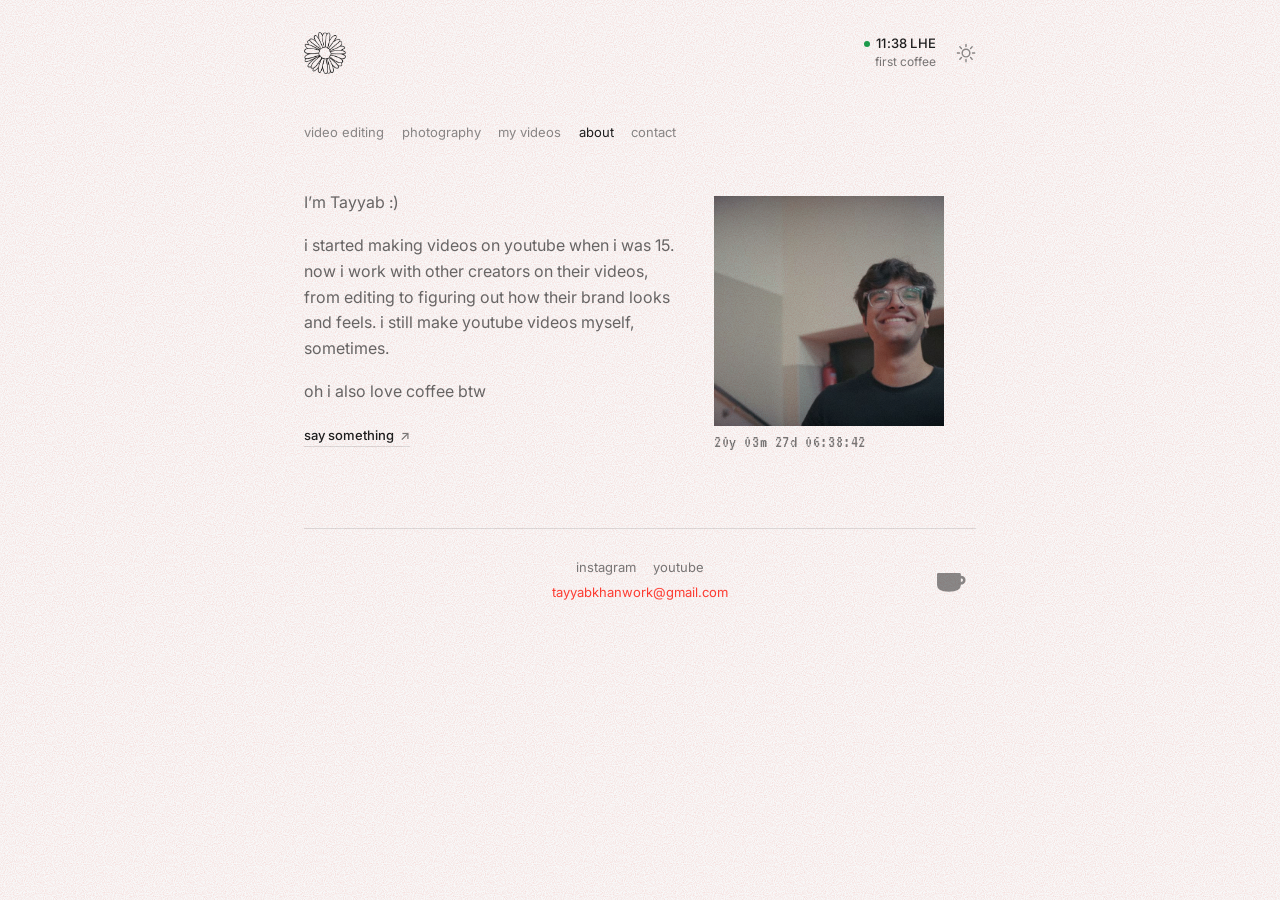
==== commit 2d09d03c: "QC fixes: current subscriber fallback, form posts never GET, lightbox alt text Co-Authored-By: Claud" ====
--- a/about/index.html
+++ b/about/index.html
@@ -88,6 +88,6 @@
   </footer>
 </div>
 
-<script src="/assets/js/site.js?v=8589e385"></script>
+<script src="/assets/js/site.js?v=28bbdab4"></script>
 </body>
 </html>
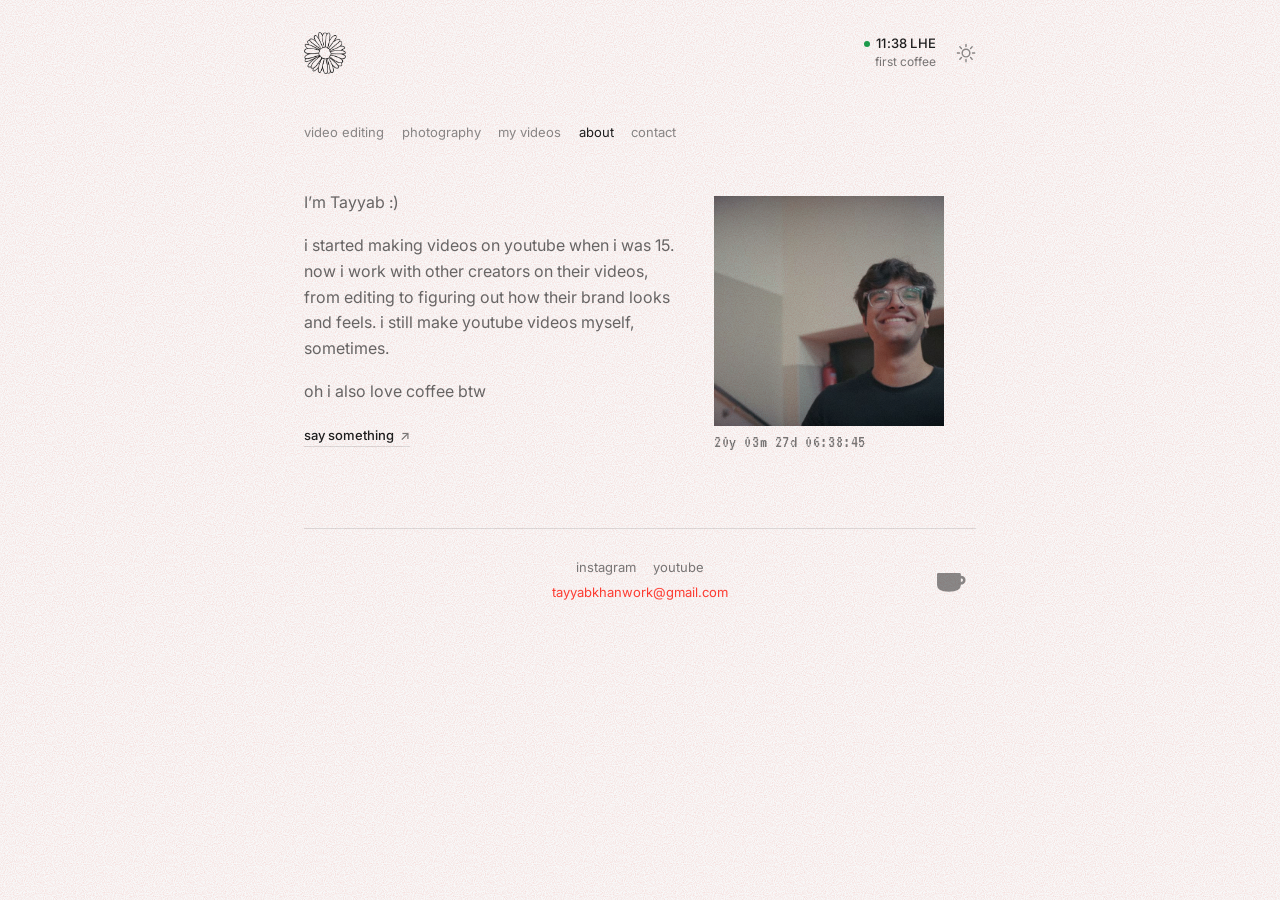
==== commit 809f53ef: "Spam trap on the contact form, honest send-failure message, page titles match the nav, home-screen i" ====
--- a/about/index.html
+++ b/about/index.html
@@ -16,11 +16,12 @@
 <meta name="twitter:image" content="https://tayyabkhan.com/assets/img/og.jpg">
 <link rel="canonical" href="https://tayyabkhan.com/about/">
 <link rel="icon" href="/assets/img/favicon.png" type="image/png">
+  <link rel="apple-touch-icon" href="/assets/img/apple-touch-icon.png">
 <link rel="alternate icon" href="/favicon.ico" sizes="any">
 <link rel="preconnect" href="https://fonts.googleapis.com">
 <link rel="preconnect" href="https://fonts.gstatic.com" crossorigin>
 <link href="https://fonts.googleapis.com/css2?family=Inter:wght@400;500;700&family=VT323&display=swap" rel="stylesheet">
-<link rel="stylesheet" href="/assets/css/site.css?v=e74202b2">
+<link rel="stylesheet" href="/assets/css/site.css?v=27bd00ae">
 <script>try{var t=localStorage.getItem('theme');if(t)document.documentElement.setAttribute('data-theme',t)}catch(e){}</script>
 </head>
 <body>
@@ -88,6 +89,6 @@
   </footer>
 </div>
 
-<script src="/assets/js/site.js?v=28bbdab4"></script>
+<script src="/assets/js/site.js?v=5eb71dbe"></script>
 </body>
 </html>
--- a/assets/css/site.css
+++ b/assets/css/site.css
@@ -412,6 +412,8 @@
   padding:.55rem 1.1rem; transition:border-color .2s,text-shadow .3s}
 .submit:hover{border-color:var(--muted); text-shadow:0 0 14px var(--glow)}
 .submit[disabled]{opacity:.4; cursor:wait}
+/* spam trap: off-screen, so people never see it but form-filling bots do */
+.trap{position:absolute; left:-9999px; width:1px; height:1px; overflow:hidden}
 .form-msg{font-size:13px; color:var(--muted); min-height:1.2em; margin:0}
 .form-msg a{color:var(--ink)}
 .or{margin:.35rem 0 0; font-size:13px; color:var(--faint)}
